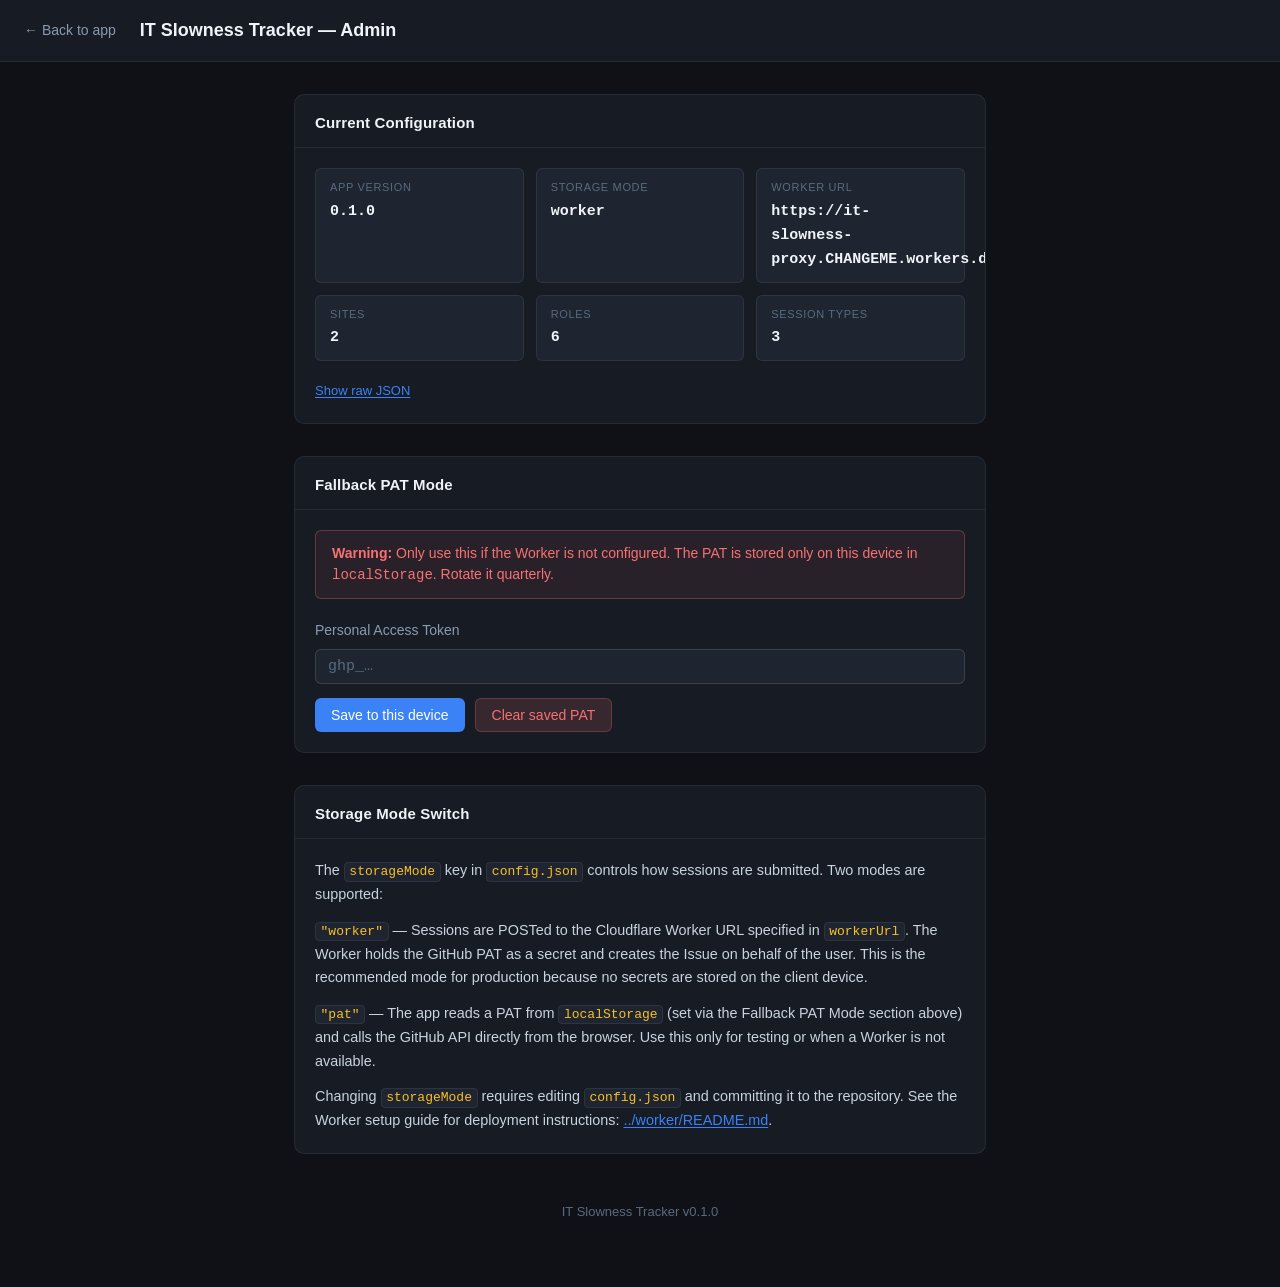
==== admin/index.html @ 5be8dfec "Add IT Slowness Tracker app Copies the full IT Slowness Tracker from medicus-suite (branch claude/pl" ====
<!DOCTYPE html>
<html lang="en">
<head>
  <meta charset="UTF-8">
  <meta name="viewport" content="width=device-width, initial-scale=1.0">
  <title>IT Slowness Tracker — Admin</title>
  <style>
    :root {
      --bg: #0f1117; --bg-elev: #161b24; --bg-mid: #1e2530;
      --border: rgba(255,255,255,0.07); --border-hi: rgba(255,255,255,0.13);
      --text-1: #f0f4f8; --text-2: #c8d3dd; --text-3: #8a9bb0; --text-4: #5a6a7e;
      --accent: #3b82f6; --red: #f87171; --amber: #fbbf24; --green: #4ade80;
      --sans: -apple-system, BlinkMacSystemFont, 'Segoe UI', sans-serif;
      --mono: 'SF Mono', 'Fira Code', 'Cascadia Code', monospace;
    }

    *, *::before, *::after { box-sizing: border-box; margin: 0; padding: 0; }

    html { font-size: 16px; }

    body {
      background: var(--bg);
      color: var(--text-1);
      font-family: var(--sans);
      line-height: 1.6;
      min-height: 100vh;
      padding: 0 0 4rem;
    }

    /* ── Header ── */
    .site-header {
      background: var(--bg-elev);
      border-bottom: 1px solid var(--border);
      padding: 1rem 1.5rem;
      display: flex;
      align-items: center;
      gap: 1.5rem;
    }

    .back-link {
      color: var(--text-3);
      text-decoration: none;
      font-size: 0.875rem;
      white-space: nowrap;
      display: flex;
      align-items: center;
      gap: 0.25rem;
      transition: color 0.15s;
    }
    .back-link:hover { color: var(--text-1); }

    .site-header h1 {
      font-size: 1.125rem;
      font-weight: 600;
      color: var(--text-1);
    }

    /* ── Main layout ── */
    .page-content {
      max-width: 740px;
      margin: 0 auto;
      padding: 2rem 1.5rem;
      display: flex;
      flex-direction: column;
      gap: 2rem;
    }

    /* ── Section card ── */
    .card {
      background: var(--bg-elev);
      border: 1px solid var(--border);
      border-radius: 10px;
      overflow: hidden;
    }

    .card-header {
      padding: 1rem 1.25rem 0.75rem;
      border-bottom: 1px solid var(--border);
    }

    .card-header h2 {
      font-size: 0.9375rem;
      font-weight: 600;
      color: var(--text-1);
      letter-spacing: 0.01em;
    }

    .card-body {
      padding: 1.25rem;
    }

    /* ── Config block ── */
    .config-pre {
      background: var(--bg-mid);
      border: 1px solid var(--border);
      border-radius: 6px;
      padding: 1rem;
      font-family: var(--mono);
      font-size: 0.8125rem;
      color: var(--text-2);
      overflow-x: auto;
      white-space: pre;
      line-height: 1.55;
    }

    .config-meta {
      display: grid;
      grid-template-columns: repeat(auto-fill, minmax(200px, 1fr));
      gap: 0.75rem;
      margin-bottom: 1rem;
    }

    .meta-item {
      background: var(--bg-mid);
      border: 1px solid var(--border);
      border-radius: 6px;
      padding: 0.625rem 0.875rem;
    }

    .meta-label {
      font-size: 0.6875rem;
      color: var(--text-4);
      text-transform: uppercase;
      letter-spacing: 0.06em;
      margin-bottom: 0.2rem;
    }

    .meta-value {
      font-size: 0.9375rem;
      font-weight: 600;
      color: var(--text-1);
      font-family: var(--mono);
    }

    .config-raw-toggle {
      margin-top: 0.75rem;
    }

    .toggle-btn {
      background: none;
      border: none;
      cursor: pointer;
      color: var(--accent);
      font-size: 0.8125rem;
      padding: 0;
      text-decoration: underline;
      text-underline-offset: 2px;
    }
    .toggle-btn:hover { color: var(--text-1); }

    .config-loading {
      color: var(--text-3);
      font-size: 0.875rem;
    }

    .config-error {
      color: var(--red);
      font-size: 0.875rem;
    }

    /* ── Warning banner ── */
    .warning-banner {
      background: rgba(248, 113, 113, 0.08);
      border: 1px solid rgba(248, 113, 113, 0.3);
      border-radius: 6px;
      padding: 0.75rem 1rem;
      color: var(--red);
      font-size: 0.875rem;
      line-height: 1.5;
      margin-bottom: 1.25rem;
    }

    .warning-banner strong { font-weight: 600; }

    /* ── PAT section ── */
    .pat-status {
      background: rgba(74, 222, 128, 0.08);
      border: 1px solid rgba(74, 222, 128, 0.25);
      border-radius: 6px;
      padding: 0.625rem 0.875rem;
      color: var(--green);
      font-size: 0.875rem;
      margin-bottom: 1rem;
      display: none;
    }
    .pat-status.visible { display: block; }

    .pat-row {
      display: flex;
      gap: 0.625rem;
      align-items: stretch;
    }

    .pat-input {
      flex: 1;
      background: var(--bg-mid);
      border: 1px solid var(--border-hi);
      border-radius: 6px;
      padding: 0.5rem 0.75rem;
      color: var(--text-1);
      font-size: 0.9375rem;
      font-family: var(--mono);
      outline: none;
      transition: border-color 0.15s;
      min-width: 0;
    }
    .pat-input::placeholder { color: var(--text-4); }
    .pat-input:focus { border-color: var(--accent); }

    /* ── Buttons ── */
    .btn {
      display: inline-flex;
      align-items: center;
      justify-content: center;
      gap: 0.375rem;
      border: none;
      border-radius: 6px;
      cursor: pointer;
      font-size: 0.875rem;
      font-weight: 500;
      padding: 0.5rem 1rem;
      white-space: nowrap;
      transition: background 0.15s, color 0.15s, opacity 0.15s;
      font-family: var(--sans);
    }

    .btn-primary {
      background: var(--accent);
      color: #fff;
    }
    .btn-primary:hover { background: #2563eb; }

    .btn-danger {
      background: rgba(248, 113, 113, 0.15);
      color: var(--red);
      border: 1px solid rgba(248, 113, 113, 0.25);
    }
    .btn-danger:hover { background: rgba(248, 113, 113, 0.25); }

    .pat-actions {
      display: flex;
      gap: 0.625rem;
      margin-top: 0.875rem;
      flex-wrap: wrap;
    }

    /* ── Feedback label ── */
    .feedback {
      font-size: 0.8125rem;
      padding: 0.25rem 0;
      transition: opacity 0.3s;
    }
    .feedback.ok { color: var(--green); }
    .feedback.err { color: var(--red); }
    .feedback[hidden] { display: none; }

    /* ── Storage mode section ── */
    .prose {
      font-size: 0.9rem;
      color: var(--text-2);
      line-height: 1.65;
    }

    .prose p + p { margin-top: 0.75rem; }

    .prose a {
      color: var(--accent);
      text-decoration: underline;
      text-underline-offset: 2px;
    }
    .prose a:hover { color: var(--text-1); }

    .prose code {
      background: var(--bg-mid);
      border: 1px solid var(--border);
      border-radius: 4px;
      padding: 0.1em 0.35em;
      font-family: var(--mono);
      font-size: 0.8125rem;
      color: var(--amber);
    }

    /* ── Footer ── */
    .site-footer {
      text-align: center;
      color: var(--text-4);
      font-size: 0.8125rem;
      margin-top: 1rem;
    }
  </style>
</head>
<body>

  <header class="site-header">
    <a href="../" class="back-link">&#8592; Back to app</a>
    <h1>IT Slowness Tracker &mdash; Admin</h1>
  </header>

  <main class="page-content">

    <!-- ═══════════════════════════════════════
         Section: Current Configuration
    ════════════════════════════════════════ -->
    <section class="card" id="section-config">
      <div class="card-header">
        <h2>Current Configuration</h2>
      </div>
      <div class="card-body">
        <div id="config-loading" class="config-loading">Loading config.json&hellip;</div>
        <div id="config-error" class="config-error" hidden></div>
        <div id="config-content" hidden>
          <div class="config-meta" id="config-meta"></div>
          <div class="config-raw-toggle">
            <button class="toggle-btn" id="btn-toggle-raw" type="button">Show raw JSON</button>
          </div>
          <div id="config-raw-wrap" hidden>
            <pre class="config-pre" id="config-pre"></pre>
          </div>
        </div>
      </div>
    </section>

    <!-- ═══════════════════════════════════════
         Section: Fallback PAT Mode
    ════════════════════════════════════════ -->
    <section class="card" id="section-pat">
      <div class="card-header">
        <h2>Fallback PAT Mode</h2>
      </div>
      <div class="card-body">

        <div class="warning-banner">
          <strong>Warning:</strong> Only use this if the Worker is not configured.
          The PAT is stored only on this device in <code>localStorage</code>.
          Rotate it quarterly.
        </div>

        <div class="pat-status" id="pat-status">
          A PAT is currently saved on this device.
        </div>

        <label for="pat-input" style="display:block; font-size:0.875rem; color:var(--text-3); margin-bottom:0.5rem;">
          Personal Access Token
        </label>
        <div class="pat-row">
          <input
            type="password"
            id="pat-input"
            class="pat-input"
            placeholder="ghp_&hellip;"
            autocomplete="off"
            spellcheck="false"
          >
        </div>
        <div class="pat-actions">
          <button type="button" class="btn btn-primary" id="btn-save-pat">Save to this device</button>
          <button type="button" class="btn btn-danger" id="btn-clear-pat">Clear saved PAT</button>
        </div>
        <div class="feedback" id="pat-feedback" hidden></div>

      </div>
    </section>

    <!-- ═══════════════════════════════════════
         Section: Storage Mode Switch
    ════════════════════════════════════════ -->
    <section class="card" id="section-storage">
      <div class="card-header">
        <h2>Storage Mode Switch</h2>
      </div>
      <div class="card-body">
        <div class="prose">
          <p>
            The <code>storageMode</code> key in <code>config.json</code> controls how sessions are
            submitted. Two modes are supported:
          </p>
          <p>
            <code>"worker"</code> &mdash; Sessions are POSTed to the Cloudflare Worker URL specified
            in <code>workerUrl</code>. The Worker holds the GitHub PAT as a secret and creates the
            Issue on behalf of the user. This is the recommended mode for production because no
            secrets are stored on the client device.
          </p>
          <p>
            <code>"pat"</code> &mdash; The app reads a PAT from <code>localStorage</code> (set via
            the Fallback PAT Mode section above) and calls the GitHub API directly from the browser.
            Use this only for testing or when a Worker is not available.
          </p>
          <p>
            Changing <code>storageMode</code> requires editing <code>config.json</code> and
            committing it to the repository. See the Worker setup guide for deployment instructions:
            <a href="../worker/README.md">../worker/README.md</a>.
          </p>
        </div>
      </div>
    </section>

  </main>

  <footer class="site-footer" id="site-footer">
    &mdash;
  </footer>

  <script>
    (function () {
      'use strict';

      const PAT_KEY = 'itslowness.pat';

      // ── DOM refs ──────────────────────────────────────────
      const configLoading  = document.getElementById('config-loading');
      const configError    = document.getElementById('config-error');
      const configContent  = document.getElementById('config-content');
      const configMeta     = document.getElementById('config-meta');
      const configPre      = document.getElementById('config-pre');
      const configRawWrap  = document.getElementById('config-raw-wrap');
      const btnToggleRaw   = document.getElementById('btn-toggle-raw');

      const patStatus      = document.getElementById('pat-status');
      const patInput       = document.getElementById('pat-input');
      const btnSavePat     = document.getElementById('btn-save-pat');
      const btnClearPat    = document.getElementById('btn-clear-pat');
      const patFeedback    = document.getElementById('pat-feedback');

      const siteFooter     = document.getElementById('site-footer');

      // ── Config loading ─────────────────────────────────────
      function showMeta(cfg) {
        const items = [
          { label: 'App Version',   value: cfg.appVersion   || '—' },
          { label: 'Storage Mode',  value: cfg.storageMode  || '—' },
          { label: 'Worker URL',    value: cfg.workerUrl    || '—' },
          { label: 'Sites',         value: Array.isArray(cfg.sites)        ? cfg.sites.length        : '—' },
          { label: 'Roles',         value: Array.isArray(cfg.roles)        ? cfg.roles.length        : '—' },
          { label: 'Session Types', value: Array.isArray(cfg.sessionTypes) ? cfg.sessionTypes.length : '—' },
        ];

        configMeta.innerHTML = items.map(function (item) {
          return (
            '<div class="meta-item">' +
              '<div class="meta-label">' + escHtml(item.label) + '</div>' +
              '<div class="meta-value">' + escHtml(String(item.value)) + '</div>' +
            '</div>'
          );
        }).join('');
      }

      function loadConfig() {
        fetch('../config.json', { cache: 'no-cache' })
          .then(function (res) {
            if (!res.ok) throw new Error('HTTP ' + res.status + ' ' + res.statusText);
            return res.json();
          })
          .then(function (cfg) {
            configLoading.hidden = true;
            configContent.hidden = false;

            showMeta(cfg);
            configPre.textContent = JSON.stringify(cfg, null, 2);

            // Footer version
            if (cfg.appVersion) {
              siteFooter.textContent = 'IT Slowness Tracker v' + cfg.appVersion;
            }
          })
          .catch(function (err) {
            configLoading.hidden = true;
            configError.hidden = false;
            configError.textContent = 'Could not load config.json: ' + err.message;
          });
      }

      btnToggleRaw.addEventListener('click', function () {
        var hidden = configRawWrap.hidden;
        configRawWrap.hidden = !hidden;
        btnToggleRaw.textContent = hidden ? 'Hide raw JSON' : 'Show raw JSON';
      });

      // ── PAT management ─────────────────────────────────────
      function refreshPatUi() {
        var saved = localStorage.getItem(PAT_KEY);
        if (saved) {
          patStatus.classList.add('visible');
        } else {
          patStatus.classList.remove('visible');
        }
      }

      function showFeedback(msg, type, durationMs) {
        patFeedback.textContent = msg;
        patFeedback.className = 'feedback ' + type;
        patFeedback.hidden = false;
        if (durationMs) {
          setTimeout(function () {
            patFeedback.hidden = true;
          }, durationMs);
        }
      }

      btnSavePat.addEventListener('click', function () {
        var val = patInput.value.trim();
        if (!val) {
          showFeedback('Please enter a PAT before saving.', 'err', 4000);
          patInput.focus();
          return;
        }
        try {
          localStorage.setItem(PAT_KEY, val);
          patInput.value = '';
          refreshPatUi();
          showFeedback('Saved.', 'ok', 4000);
        } catch (e) {
          showFeedback('Could not save: ' + e.message, 'err', 6000);
        }
      });

      btnClearPat.addEventListener('click', function () {
        localStorage.removeItem(PAT_KEY);
        refreshPatUi();
        showFeedback('Cleared.', 'ok', 4000);
      });

      // ── Helpers ────────────────────────────────────────────
      function escHtml(str) {
        return str
          .replace(/&/g, '&amp;')
          .replace(/</g, '&lt;')
          .replace(/>/g, '&gt;')
          .replace(/"/g, '&quot;');
      }

      // ── Init ───────────────────────────────────────────────
      refreshPatUi();
      loadConfig();
    }());
  </script>

</body>
</html>
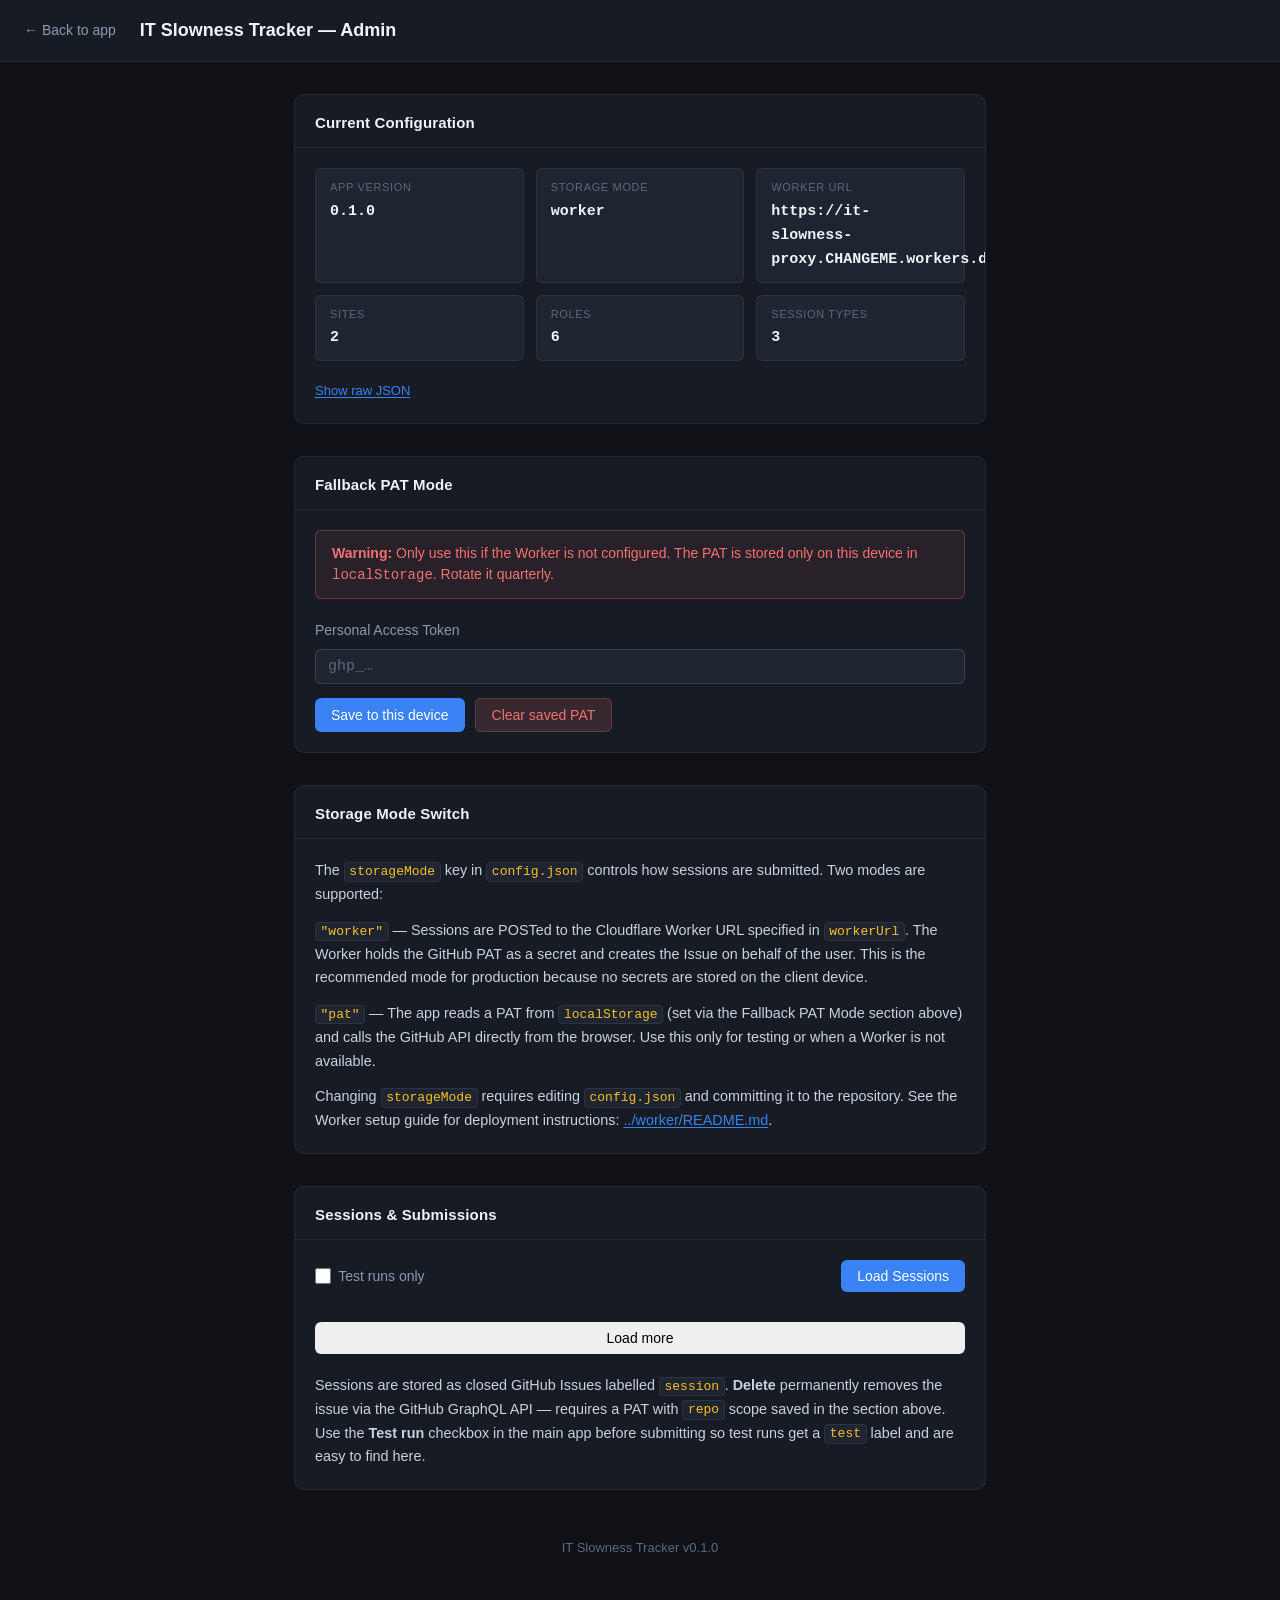
==== commit 433bc43a: "Add sessions viewer, test-run flag, and delete capability - Setup form: "Test run" checkbox marks a " ====
--- a/admin/index.html
+++ b/admin/index.html
@@ -287,6 +287,127 @@
       font-size: 0.8125rem;
       margin-top: 1rem;
     }
+
+    /* ── Sessions viewer ── */
+    .sessions-toolbar {
+      display: flex;
+      gap: 0.75rem;
+      align-items: center;
+      flex-wrap: wrap;
+      margin-bottom: 1.25rem;
+    }
+
+    .sessions-toolbar .spacer { flex: 1; }
+
+    .chk-label {
+      display: flex;
+      align-items: center;
+      gap: 0.45rem;
+      cursor: pointer;
+      color: var(--text-3);
+      font-size: 0.875rem;
+    }
+    .chk-label:hover { color: var(--text-2); }
+    .chk-label input[type="checkbox"] {
+      width: 1rem;
+      height: 1rem;
+      accent-color: var(--amber);
+      cursor: pointer;
+    }
+
+    .sessions-summary {
+      background: var(--bg-mid);
+      border: 1px solid var(--border);
+      border-radius: 6px;
+      padding: 0.625rem 0.875rem;
+      font-size: 0.875rem;
+      color: var(--text-2);
+      margin-bottom: 1rem;
+      font-family: var(--mono);
+    }
+
+    .session-item {
+      background: var(--bg-mid);
+      border: 1px solid var(--border);
+      border-left: 3px solid transparent;
+      border-radius: 8px;
+      padding: 0.75rem 0.875rem;
+      margin-bottom: 0.5rem;
+    }
+
+    .session-item--test { border-left-color: var(--amber); }
+
+    .session-meta {
+      display: flex;
+      align-items: center;
+      gap: 0.5rem;
+      flex-wrap: wrap;
+      margin-bottom: 0.3rem;
+    }
+
+    .session-date {
+      font-size: 0.8125rem;
+      font-family: var(--mono);
+      color: var(--text-3);
+      white-space: nowrap;
+    }
+
+    .session-test-badge {
+      background: rgba(251,191,36,0.15);
+      border: 1px solid rgba(251,191,36,0.3);
+      color: var(--amber);
+      font-size: 0.6875rem;
+      font-weight: 700;
+      padding: 0.1em 0.4em;
+      border-radius: 4px;
+      letter-spacing: 0.05em;
+      white-space: nowrap;
+    }
+
+    .session-who {
+      font-size: 0.875rem;
+      color: var(--text-1);
+      font-weight: 500;
+    }
+
+    .session-stats {
+      font-size: 0.8125rem;
+      color: var(--text-3);
+      font-family: var(--mono);
+      margin-left: auto;
+      white-space: nowrap;
+    }
+
+    .session-narrative {
+      font-size: 0.8125rem;
+      color: var(--text-3);
+      font-style: italic;
+      margin-bottom: 0.4rem;
+      line-height: 1.4;
+    }
+
+    .session-actions {
+      display: flex;
+      gap: 0.5rem;
+      align-items: center;
+      justify-content: flex-end;
+    }
+
+    .btn-small {
+      padding: 0.3rem 0.625rem !important;
+      font-size: 0.8rem !important;
+    }
+
+    a.btn { text-decoration: none; }
+
+    .sessions-empty {
+      color: var(--text-4);
+      font-size: 0.875rem;
+      padding: 1.5rem 0;
+      text-align: center;
+    }
+
+    .sessions-error { color: var(--red); font-size: 0.875rem; }
   </style>
 </head>
 <body>
@@ -394,6 +515,44 @@
       </div>
     </section>
 
+    <!-- ═══════════════════════════════════════
+         Section: Sessions
+    ════════════════════════════════════════ -->
+    <section class="card" id="section-sessions">
+      <div class="card-header">
+        <h2>Sessions &amp; Submissions</h2>
+      </div>
+      <div class="card-body">
+
+        <div class="sessions-toolbar">
+          <label class="chk-label" for="chk-test-only">
+            <input type="checkbox" id="chk-test-only">
+            <span>Test runs only</span>
+          </label>
+          <div class="spacer"></div>
+          <button type="button" class="btn btn-primary" id="btn-load-sessions">Load Sessions</button>
+        </div>
+
+        <div id="sessions-summary" class="sessions-summary" hidden></div>
+        <div id="sessions-loading" class="config-loading" hidden>Loading&hellip;</div>
+        <div id="sessions-error" class="sessions-error" hidden></div>
+        <div id="sessions-list" hidden></div>
+        <button type="button" id="btn-load-more" class="btn btn-ghost"
+          style="width:100%;margin-top:0.625rem;" hidden>Load more</button>
+
+        <div class="prose" style="margin-top:1.25rem">
+          <p>
+            Sessions are stored as closed GitHub Issues labelled <code>session</code>.
+            <strong>Delete</strong> permanently removes the issue via the GitHub GraphQL API —
+            requires a PAT with <code>repo</code> scope saved in the section above.
+            Use the <strong>Test run</strong> checkbox in the main app before submitting
+            so test runs get a <code>test</code> label and are easy to find here.
+          </p>
+        </div>
+
+      </div>
+    </section>
+
   </main>
 
   <footer class="site-footer" id="site-footer">
@@ -534,5 +693,246 @@
     }());
   </script>
 
+  <script>
+    (function () {
+      'use strict';
+
+      var REPO       = 'davetriska02-collab/circle-of-death-tracker';
+      var API_BASE   = 'https://api.github.com';
+      var GRAPHQL    = 'https://api.github.com/graphql';
+      var PAT_KEY_SV = 'itslowness.pat';
+
+      var allIssues  = [];
+      var currentPage = 1;
+      var hasMore    = false;
+
+      var elSummary  = document.getElementById('sessions-summary');
+      var elLoading  = document.getElementById('sessions-loading');
+      var elError    = document.getElementById('sessions-error');
+      var elList     = document.getElementById('sessions-list');
+      var elLoadMore = document.getElementById('btn-load-more');
+      var elTestOnly = document.getElementById('chk-test-only');
+
+      // ── Helpers ────────────────────────────────────────────────────────
+      function escHtml2(str) {
+        return String(str)
+          .replace(/&/g, '&amp;')
+          .replace(/</g, '&lt;')
+          .replace(/>/g, '&gt;')
+          .replace(/"/g, '&quot;');
+      }
+
+      function fmtDur(seconds) {
+        var s = seconds || 0;
+        if (s >= 3600) {
+          return Math.floor(s / 3600) + 'h ' + Math.floor((s % 3600) / 60) + 'm';
+        }
+        if (s >= 60) {
+          return Math.floor(s / 60) + 'm ' + (s % 60) + 's';
+        }
+        return s + 's';
+      }
+
+      function fmtDate(isoStr) {
+        if (!isoStr) return '?';
+        var d = new Date(isoStr);
+        return d.toLocaleDateString('en-GB', { day: 'numeric', month: 'short', year: 'numeric' });
+      }
+
+      function parseSession(body) {
+        if (!body) return null;
+        var m = body.match(/```json\s*([\s\S]*?)\s*```/);
+        if (!m) return null;
+        try { return JSON.parse(m[1]); } catch (_) { return null; }
+      }
+
+      function getPat() {
+        return localStorage.getItem(PAT_KEY_SV);
+      }
+
+      // ── Load sessions ──────────────────────────────────────────────────
+      function loadSessions(page) {
+        elLoading.hidden = false;
+        elError.hidden = true;
+
+        var url = API_BASE + '/repos/' + REPO + '/issues'
+          + '?state=closed&labels=session&per_page=100&page=' + page;
+
+        var headers = { 'X-GitHub-Api-Version': '2022-11-28' };
+        var pat = getPat();
+        if (pat) headers['Authorization'] = 'Bearer ' + pat;
+
+        fetch(url, { headers: headers })
+          .then(function (res) {
+            if (!res.ok) throw new Error('GitHub API ' + res.status);
+            // check Link header for pagination
+            var link = res.headers.get('Link') || '';
+            hasMore = link.includes('rel="next"');
+            return res.json();
+          })
+          .then(function (issues) {
+            elLoading.hidden = true;
+            if (page === 1) allIssues = issues;
+            else allIssues = allIssues.concat(issues);
+            renderSummary();
+            renderList();
+          })
+          .catch(function (err) {
+            elLoading.hidden = true;
+            elError.hidden = false;
+            elError.textContent = 'Could not load sessions: ' + err.message;
+          });
+      }
+
+      // ── Render summary bar ─────────────────────────────────────────────
+      function renderSummary() {
+        var total = allIssues.length;
+        var tests = allIssues.filter(function (i) {
+          return i.labels.some(function (l) { return l.name === 'test'; });
+        }).length;
+        var totalLost = allIssues.reduce(function (acc, i) {
+          var s = parseSession(i.body);
+          return acc + (s && s.totalLostSeconds ? s.totalLostSeconds : 0);
+        }, 0);
+        elSummary.hidden = false;
+        elSummary.textContent =
+          total + ' session' + (total !== 1 ? 's' : '') +
+          ' · ' + tests + ' test' + (tests !== 1 ? 's' : '') +
+          ' · ' + fmtDur(totalLost) + ' lost total';
+      }
+
+      // ── Render list ────────────────────────────────────────────────────
+      function renderList() {
+        elList.hidden = false;
+        elList.innerHTML = '';
+
+        var testOnly = elTestOnly.checked;
+        var filtered = allIssues.filter(function (i) {
+          var isTest = i.labels.some(function (l) { return l.name === 'test'; });
+          return testOnly ? isTest : true;
+        });
+
+        if (filtered.length === 0) {
+          elList.innerHTML = '<p class="sessions-empty">No sessions found.</p>';
+          elLoadMore.hidden = true;
+          return;
+        }
+
+        filtered.forEach(function (issue) {
+          var session = parseSession(issue.body);
+          var isTest  = issue.labels.some(function (l) { return l.name === 'test'; });
+
+          var date      = fmtDate(session ? session.startedAt : issue.created_at);
+          var site      = session ? (session.siteLabel || session.site || '?') : '?';
+          var role      = session ? (session.roleLabel || session.role || '?') : '?';
+          var type      = session ? (session.sessionTypeLabel || session.sessionType || '?') : '?';
+          var incidents = session ? (session.incidentCount || 0) : 0;
+          var lost      = session ? fmtDur(session.totalLostSeconds || 0) : '?';
+          var narrative = session && session.narrative
+            ? session.narrative.slice(0, 120) + (session.narrative.length > 120 ? '…' : '')
+            : '';
+
+          var item = document.createElement('div');
+          item.className = 'session-item' + (isTest ? ' session-item--test' : '');
+
+          var metaHtml =
+            '<div class="session-meta">' +
+              '<span class="session-date">' + escHtml2(date) + '</span>' +
+              (isTest ? '<span class="session-test-badge">TEST</span>' : '') +
+              '<span class="session-who">' +
+                escHtml2(site) + ' &middot; ' + escHtml2(role) + ' &middot; ' + escHtml2(type) +
+              '</span>' +
+              '<span class="session-stats">' +
+                escHtml2(String(incidents)) + ' incident' + (incidents !== 1 ? 's' : '') +
+                ' &middot; ' + escHtml2(lost) +
+              '</span>' +
+            '</div>';
+
+          var narrativeHtml = narrative
+            ? '<div class="session-narrative">' + escHtml2(narrative) + '</div>'
+            : '';
+
+          var actionsHtml =
+            '<div class="session-actions">' +
+              '<a href="' + escHtml2(issue.html_url) + '" target="_blank" rel="noopener"' +
+                ' class="btn btn-ghost btn-small">#' + issue.number + '</a>' +
+              '<button class="btn btn-danger btn-small js-delete" type="button"' +
+                ' data-node-id="' + escHtml2(issue.node_id) + '"' +
+                ' data-issue-number="' + issue.number + '">Delete</button>' +
+            '</div>';
+
+          item.innerHTML = metaHtml + narrativeHtml + actionsHtml;
+
+          item.querySelector('.js-delete').addEventListener('click', function () {
+            handleDelete(this.dataset.nodeId, parseInt(this.dataset.issueNumber), item);
+          });
+
+          elList.appendChild(item);
+        });
+
+        elLoadMore.hidden = !hasMore;
+      }
+
+      // ── Delete via GraphQL ─────────────────────────────────────────────
+      function handleDelete(nodeId, issueNumber, itemEl) {
+        var pat = getPat();
+        if (!pat) {
+          alert('No PAT saved. Set one in the Fallback PAT Mode section above (requires repo scope).');
+          return;
+        }
+        if (!confirm('Permanently delete issue #' + issueNumber + '? This cannot be undone.')) return;
+
+        var btn = itemEl.querySelector('.js-delete');
+        btn.disabled = true;
+        btn.textContent = 'Deleting…';
+
+        var mutation = 'mutation DeleteIssue($id: ID!) { deleteIssue(input: { issueId: $id }) { repository { name } } }';
+
+        fetch(GRAPHQL, {
+          method: 'POST',
+          headers: {
+            'Authorization': 'Bearer ' + pat,
+            'Content-Type': 'application/json',
+            'X-GitHub-Api-Version': '2022-11-28',
+          },
+          body: JSON.stringify({ query: mutation, variables: { id: nodeId } }),
+        })
+          .then(function (res) { return res.json(); })
+          .then(function (data) {
+            if (data.errors) {
+              btn.disabled = false;
+              btn.textContent = 'Delete';
+              alert('Delete failed: ' + data.errors[0].message);
+              return;
+            }
+            allIssues = allIssues.filter(function (i) { return i.node_id !== nodeId; });
+            itemEl.remove();
+            renderSummary();
+          })
+          .catch(function (err) {
+            btn.disabled = false;
+            btn.textContent = 'Delete';
+            alert('Delete failed: ' + err.message);
+          });
+      }
+
+      // ── Wire up controls ───────────────────────────────────────────────
+      document.getElementById('btn-load-sessions').addEventListener('click', function () {
+        currentPage = 1;
+        loadSessions(1);
+      });
+
+      elLoadMore.addEventListener('click', function () {
+        currentPage += 1;
+        loadSessions(currentPage);
+      });
+
+      elTestOnly.addEventListener('change', function () {
+        if (allIssues.length > 0) renderList();
+      });
+
+    }());
+  </script>
+
 </body>
 </html>
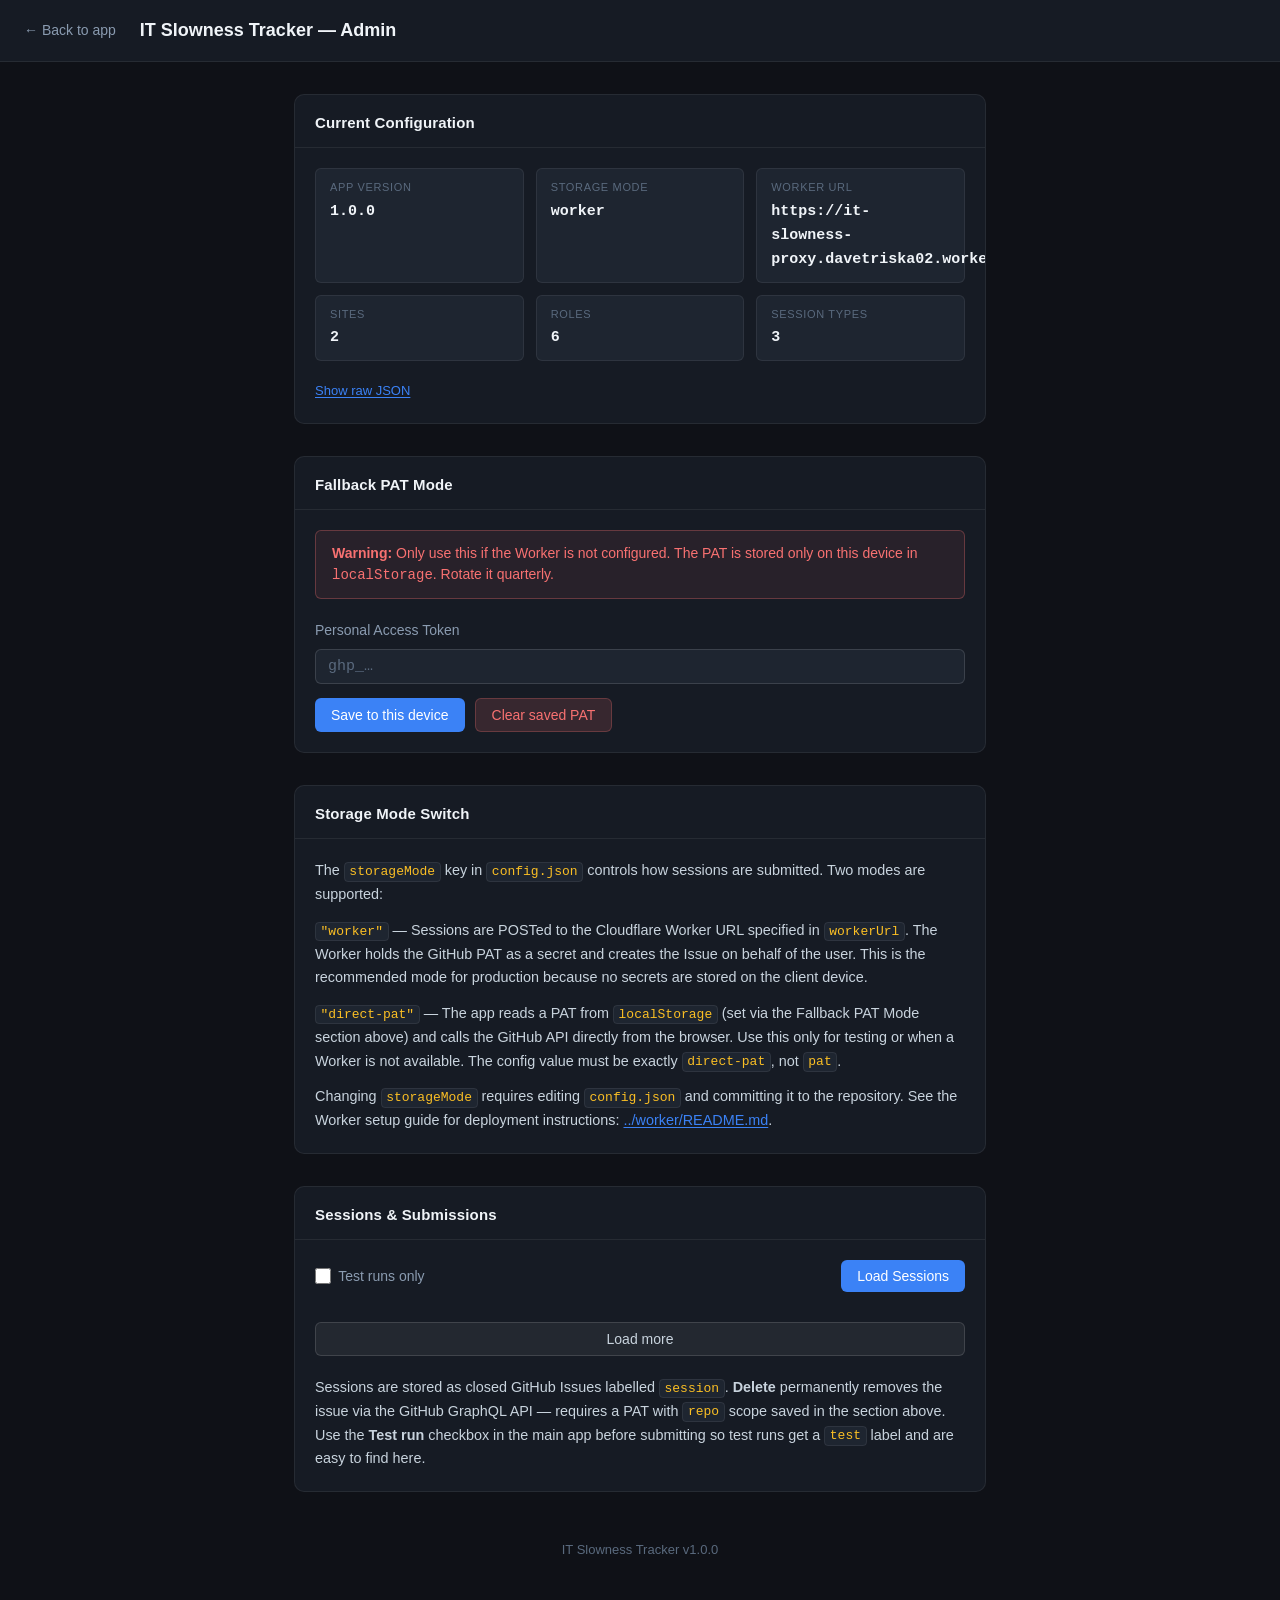
==== commit 0268aefe: "Ship 1.0 release readiness: fix session-edit wipe, PII, and docs The staff timer was usable but not " ====
--- a/admin/index.html
+++ b/admin/index.html
@@ -237,6 +237,13 @@
     }
     .btn-danger:hover { background: rgba(248, 113, 113, 0.25); }
 
+    .btn-ghost {
+      background: rgba(255,255,255,0.06);
+      color: var(--text-2);
+      border: 1px solid var(--border-hi);
+    }
+    .btn-ghost:hover { background: rgba(255,255,255,0.10); color: var(--text-1); }
+
     .pat-actions {
       display: flex;
       gap: 0.625rem;
@@ -408,6 +415,12 @@
     }
 
     .sessions-error { color: var(--red); font-size: 0.875rem; }
+
+    .session-name {
+      font-size: 0.875rem;
+      color: var(--accent);
+      font-weight: 700;
+    }
   </style>
 </head>
 <body>
@@ -502,9 +515,10 @@
             secrets are stored on the client device.
           </p>
           <p>
-            <code>"pat"</code> &mdash; The app reads a PAT from <code>localStorage</code> (set via
+            <code>"direct-pat"</code> &mdash; The app reads a PAT from <code>localStorage</code> (set via
             the Fallback PAT Mode section above) and calls the GitHub API directly from the browser.
-            Use this only for testing or when a Worker is not available.
+            Use this only for testing or when a Worker is not available. The config value must be
+            exactly <code>direct-pat</code>, not <code>pat</code>.
           </p>
           <p>
             Changing <code>storageMode</code> requires editing <code>config.json</code> and
@@ -835,10 +849,15 @@
           var item = document.createElement('div');
           item.className = 'session-item' + (isTest ? ' session-item--test' : '');
 
+          var nameHtml = (session && session.submittedBy)
+            ? '<span class="session-name">' + escHtml2(session.submittedBy) + '</span>'
+            : '';
+
           var metaHtml =
             '<div class="session-meta">' +
               '<span class="session-date">' + escHtml2(date) + '</span>' +
               (isTest ? '<span class="session-test-badge">TEST</span>' : '') +
+              nameHtml +
               '<span class="session-who">' +
                 escHtml2(site) + ' &middot; ' + escHtml2(role) + ' &middot; ' + escHtml2(type) +
               '</span>' +
